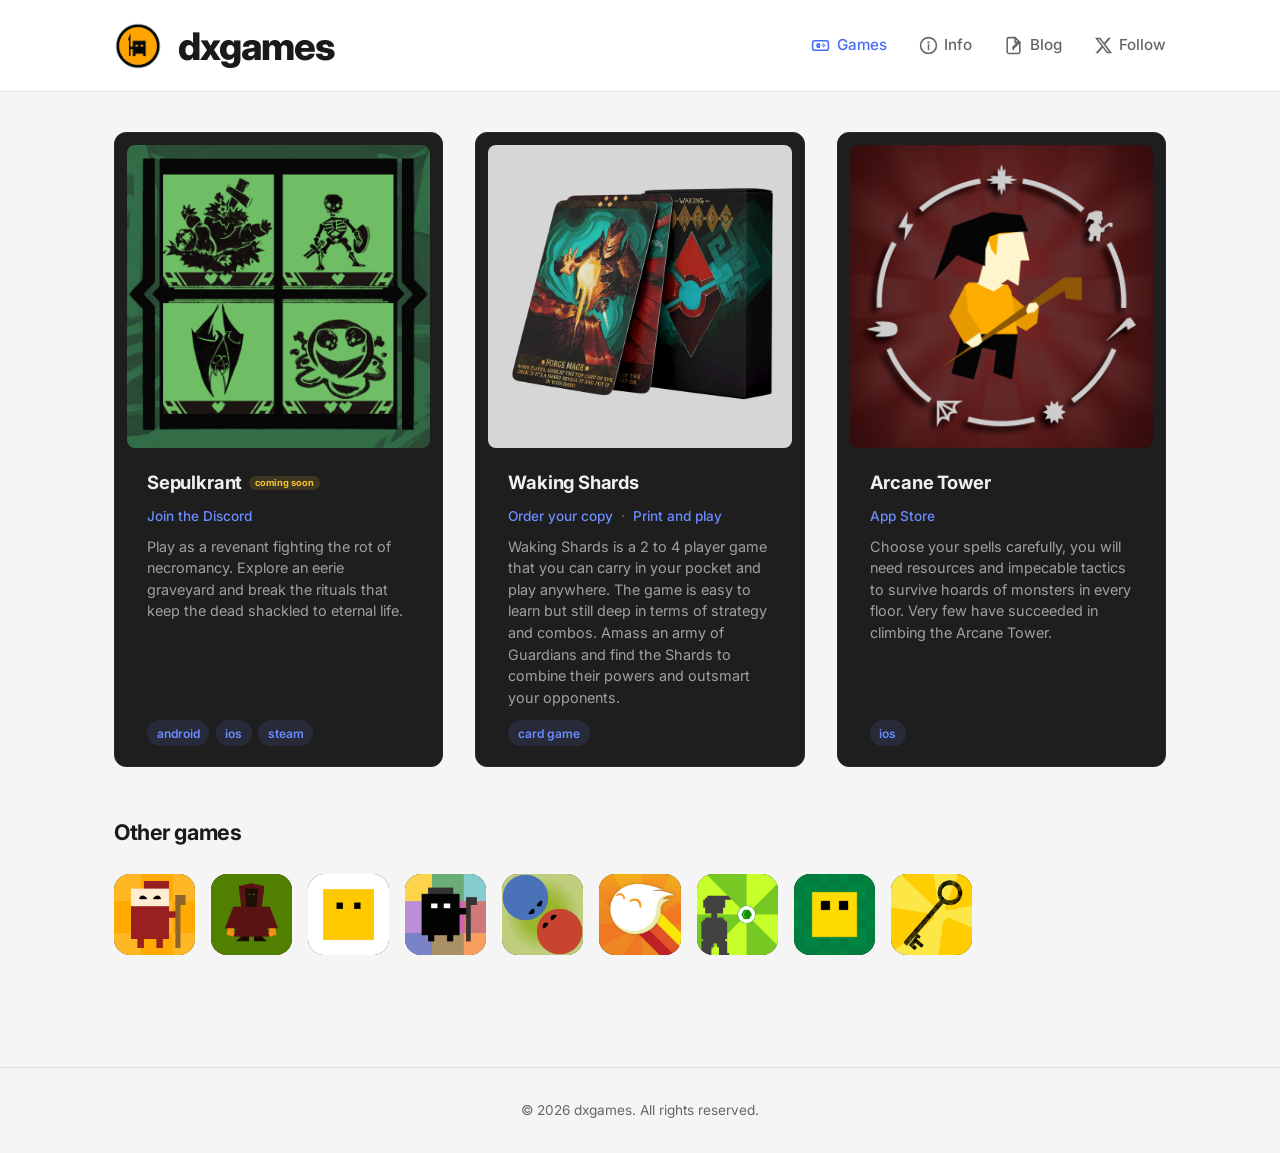
==== index.html @ 3ed19d47 "Use local desktop downloads" ====
<!DOCTYPE html>
<html lang="en">
<head>
  <meta charset="UTF-8">
  <meta name="viewport" content="width=device-width, initial-scale=1.0">
  <title>dxgames - Small Games by Diego</title>
  <meta name="description" content="Small digital and tabletop games by Diego, including Sepulkrant, Waking Shards, Arcane Tower, roguelikes, puzzle games, and strategy experiments.">
  <link rel="canonical" href="https://dxgames.eu/">
  <meta property="og:type" content="website">
  <meta property="og:site_name" content="dxgames">
  <meta property="og:title" content="dxgames - Small Games by Diego">
  <meta property="og:description" content="Small digital and tabletop games by Diego, including Sepulkrant, Waking Shards, Arcane Tower, roguelikes, puzzle games, and strategy experiments.">
  <meta property="og:url" content="https://dxgames.eu/">
  <meta property="og:image" content="https://dxgames.eu/images/guardian.png">
  <meta property="og:image:width" content="433">
  <meta property="og:image:height" content="433">
  <meta property="og:image:type" content="image/png">
  <meta property="og:image:alt" content="dxgames guardian character">
  <meta name="twitter:card" content="summary">
  <meta name="twitter:title" content="dxgames - Small Games by Diego">
  <meta name="twitter:description" content="Small digital and tabletop games by Diego, including Sepulkrant, Waking Shards, Arcane Tower, roguelikes, puzzle games, and strategy experiments.">
  <meta name="twitter:image" content="https://dxgames.eu/images/guardian.png">
  <meta name="twitter:image:alt" content="dxgames guardian character">
  <script type="application/ld+json">
    {
      "@context": "https://schema.org",
      "@graph": [
        {
          "@type": "WebSite",
          "@id": "https://dxgames.eu/#website",
          "name": "dxgames",
          "url": "https://dxgames.eu/",
          "description": "Small digital and tabletop games by Diego."
        },
        {
          "@type": "Person",
          "@id": "https://dxgames.eu/profile.html#diego",
          "name": "Diego",
          "url": "https://dxgames.eu/profile.html",
          "sameAs": [
            "https://medium.com/@diego_cath",
            "https://x.com/diego_cath"
          ]
        }
      ]
    }
  </script>
  <link rel="preconnect" href="https://fonts.googleapis.com">
  <link rel="preconnect" href="https://fonts.gstatic.com" crossorigin>
  <link href="https://fonts.googleapis.com/css2?family=Inter:wght@400;500;600;700;800&display=swap" rel="stylesheet">
  <link rel="icon" href="/favicon.ico" sizes="any">
  <link rel="icon" type="image/png" sizes="32x32" href="/favicon-32x32.png">
  <link rel="icon" type="image/png" sizes="16x16" href="/favicon-16x16.png">
  <link rel="apple-touch-icon" href="/apple-touch-icon.png">
  <link rel="apple-touch-icon" sizes="180x180" href="/apple-touch-icon-180x180.png">
  <link rel="manifest" href="/site.webmanifest">
  <meta name="theme-color" media="(prefers-color-scheme: light)" content="#f5f5f5">
  <meta name="theme-color" media="(prefers-color-scheme: dark)" content="#121212">
  <link rel="stylesheet" href="css/style.css">
</head>
<body>

  <header class="site-header">
    <nav class="nav-container">
      <a href="index.html" class="nav-logo">
        <img src="images/logo.png" alt="">
        <span class="nav-brand">dxgames</span>
      </a>
      <button class="nav-toggle" aria-label="Toggle navigation">
        <span></span>
        <span></span>
        <span></span>
      </button>
      <ul class="nav-links">
        <li><a href="index.html" class="active">
          <svg class="nav-icon" viewBox="0 0 24 24"><rect x="2" y="6" width="20" height="12" rx="3"/><circle cx="8" cy="12" r="1.5" fill="currentColor" stroke="none"/><circle cx="16" cy="10.5" r="1" fill="currentColor" stroke="none"/><circle cx="16" cy="13.5" r="1" fill="currentColor" stroke="none"/><circle cx="14.5" cy="12" r="1" fill="currentColor" stroke="none"/><circle cx="17.5" cy="12" r="1" fill="currentColor" stroke="none"/><line x1="10.5" y1="10" x2="10.5" y2="14"/><line x1="10.5" y1="10" x2="8" y2="10"/><line x1="10.5" y1="14" x2="8" y2="14"/></svg>
          Games
        </a></li>
        <li><a href="profile.html">
          <svg class="nav-icon" viewBox="0 0 24 24"><circle cx="12" cy="12" r="10"/><line x1="12" y1="11" x2="12" y2="17"/><circle cx="12" cy="8" r="0.5" fill="currentColor"/></svg>
          Info
        </a></li>
        <li><a href="https://medium.com/@diego_cath" target="_blank" rel="noopener">
          <svg class="nav-icon" viewBox="0 0 24 24"><path d="M14 2H6a2 2 0 0 0-2 2v16a2 2 0 0 0 2 2h12a2 2 0 0 0 2-2V8z"/><polyline points="14 2 14 8 20 8"/><path d="M16 13l-4 4-2-2" stroke-width="0" fill="none"/><path d="M9.5 21.5l-1.5-5 12-12 2 2-12 12z" transform="scale(0.55) translate(12,10)" stroke-width="3"/></svg>
          Blog
        </a></li>
        <li><a href="https://x.com/diego_cath" target="_blank" rel="noopener">
          <svg class="nav-icon icon-fill" viewBox="0 0 24 24"><path d="M18.244 2.25h3.308l-7.227 8.26 8.502 11.24H16.17l-5.214-6.817L4.99 21.75H1.68l7.73-8.835L1.254 2.25H8.08l4.713 6.231zm-1.161 17.52h1.833L7.084 4.126H5.117z"/></svg>
          Follow
        </a></li>
      </ul>
    </nav>
  </header>

  <main class="main-content">
    <!-- Featured Games -->
    <section>
      <div class="game-grid">

        <!-- Sepulkrant -->
        <article class="game-card">
          <a href="https://discord.gg/z9c43qEC9e" target="_blank" rel="noopener">
            <img class="game-card-image" src="images/Sepulkrant.png" alt="Sepulkrant">
          </a>
          <div class="game-card-body">
            <h3 class="game-card-title">Sepulkrant <span class="game-card-title-label">coming soon</span></h3>
            <div class="game-card-links">
              <a href="https://discord.gg/z9c43qEC9e" target="_blank" rel="noopener">Join the Discord</a>
            </div>
            <p class="game-card-description">Play as a revenant fighting the rot of necromancy. Explore an eerie graveyard and break the rituals that keep the dead shackled to eternal life.</p>
            <div class="game-card-platforms">
              <span class="platform-tag">Android</span>
              <span class="platform-tag">iOS</span>
              <span class="platform-tag">Steam</span>
            </div>
          </div>
        </article>

        <!-- Waking Shards -->
        <article class="game-card">
          <a href="https://www.kickstarter.com/projects/rudokstavern/shards?ref=dxgames" target="_blank" rel="noopener">
            <img class="game-card-image" src="images/img_shards.png" alt="Waking Shards">
          </a>
          <div class="game-card-body">
            <h3 class="game-card-title">Waking Shards</h3>
            <div class="game-card-links">
              <a href="https://www.kickstarter.com/projects/rudokstavern/shards?ref=dxgames" target="_blank" rel="noopener">Order your copy</a>
              <span class="separator">·</span>
              <a href="files/WS-PrintAndPlay.pdf" target="_blank" rel="noopener">Print and play</a>
            </div>
            <p class="game-card-description">Waking Shards is a 2 to 4 player game that you can carry in your pocket and play anywhere. The game is easy to learn but still deep in terms of strategy and combos. Amass an army of Guardians and find the Shards to combine their powers and outsmart your opponents.</p>
            <div class="game-card-platforms">
              <span class="platform-tag">card game</span>
            </div>
          </div>
        </article>

        <!-- Arcane Tower -->
        <article class="game-card">
          <a href="https://itunes.apple.com/app/id953806566" target="_blank" rel="noopener">
            <img class="game-card-image" src="images/img_tower.png" alt="Arcane Tower">
          </a>
          <div class="game-card-body">
            <h3 class="game-card-title">Arcane Tower</h3>
            <div class="game-card-links">
              <a href="https://itunes.apple.com/app/id953806566" target="_blank" rel="noopener">App Store</a>
            </div>
            <p class="game-card-description">Choose your spells carefully, you will need resources and impecable tactics to survive hoards of monsters in every floor. Very few have succeeded in climbing the Arcane Tower.</p>
            <div class="game-card-platforms">
              <span class="platform-tag">iOS</span>
            </div>
          </div>
        </article>

      </div>
    </section>

    <!-- Other Games -->
    <section>
      <h2 class="section-title">Other games</h2>
      <div class="icon-grid">
        <button class="icon-square" data-game="amber-halls" data-tooltip="Amber Halls" aria-label="Amber Halls"><img src="images/icon_amber.png" alt="Amber Halls"></button>
        <button class="icon-square" data-game="marsh-adventure" data-tooltip="Marsh Adventure" aria-label="Marsh Adventure"><img src="images/icon_marsh.png" alt="Marsh Adventure"></button>
        <button class="icon-square" data-game="square-siege" data-tooltip="Square Siege" aria-label="Square Siege"><img src="images/icon_squares.png" alt="Square Siege"></button>
        <button class="icon-square" data-game="power-grounds" data-tooltip="Power Grounds" aria-label="Power Grounds"><img src="images/icon_power.png" alt="Power Grounds"></button>
        <button class="icon-square" data-game="totem-clash" data-tooltip="Totem Clash" aria-label="Totem Clash"><img src="images/icon_totem.png" alt="Totem Clash"></button>
        <button class="icon-square" data-game="the-honeycomb" data-tooltip="The Honeycomb" aria-label="The Honeycomb"><img src="images/icon_honey.png" alt="The Honeycomb"></button>
        <button class="icon-square" data-game="new-journey" data-tooltip="New Journey" aria-label="New Journey"><img src="images/icon_nj.png" alt="New Journey"></button>
        <button class="icon-square" data-game="telekin" data-tooltip="Telekin" aria-label="Telekin"><img src="images/icon_telekin.png" alt="Telekin"></button>
        <button class="icon-square" data-game="amarillan-room" data-tooltip="Amarillan Room" aria-label="Amarillan Room"><img src="images/icon_amarillan.png" alt="Amarillan Room"></button>
      </div>
    </section>

  </main>

  <!-- Game Modals -->

  <div class="game-modal" data-game="marsh-adventure">
    <div class="game-modal-backdrop"></div>
    <article class="game-card">
      <img class="game-card-image" src="images/img_swamps.png" alt="Marsh Adventure">
      <div class="game-card-body">
        <h3 class="game-card-title">Marsh Adventure</h3>
        <div class="game-card-links">
          <a href="files/MarshAdventure.zip">download</a>
        </div>
        <p class="game-card-description">My entry for the 2016 7DRL challenge. It's a 3x3 roguelike where you play as a shapeshifting druid. Choose your items wisely, for they will decide your fate.</p>
        <div class="game-card-platforms">
          <span class="platform-tag">desktop</span>
        </div>
      </div>
    </article>
  </div>

  <div class="game-modal" data-game="square-siege">
    <div class="game-modal-backdrop"></div>
    <article class="game-card">
      <a href="https://itunes.apple.com/us/app/square-siege/id888957607?ls=1&amp;mt=8" target="_blank" rel="noopener">
        <img class="game-card-image" src="images/img_squares.png" alt="Square Siege">
      </a>
      <div class="game-card-body">
        <h3 class="game-card-title">Square Siege</h3>
        <div class="game-card-links">
          <a href="https://itunes.apple.com/us/app/square-siege/id888957607?ls=1&amp;mt=8" target="_blank" rel="noopener">App Store</a>
        </div>
        <p class="game-card-description">This is a small side project that turned out to be a fun and challenging game. Crush squares against walls to get points. Getting a high score requires a lot of skill and good timing.</p>
        <div class="game-card-platforms">
          <span class="platform-tag">iOS</span>
        </div>
      </div>
    </article>
  </div>

  <div class="game-modal" data-game="power-grounds">
    <div class="game-modal-backdrop"></div>
    <article class="game-card">
      <a href="https://itunes.apple.com/us/app/power-grounds/id842201143?ls=1&amp;mt=8" target="_blank" rel="noopener">
        <img class="game-card-image" src="images/img_grounds.png" alt="Power Grounds">
      </a>
      <div class="game-card-body">
        <h3 class="game-card-title">Power Grounds</h3>
        <div class="game-card-links">
          <a href="https://itunes.apple.com/us/app/power-grounds/id842201143?ls=1&amp;mt=8" target="_blank" rel="noopener">iOS version</a>
          <span class="separator">·</span>
          <a href="files/PowerGrounds.zip">7 day version (desktop)</a>
        </div>
        <p class="game-card-description">Made for the 7DRL. Gather different powers to fight your enemies. Will you choose offensive or defensive abilities? The goal of the game is to escape alive, but brutal enemies will make the task very challenging.</p>
        <div class="game-card-platforms">
          <span class="platform-tag">iOS</span>
          <span class="platform-tag">desktop</span>
        </div>
      </div>
    </article>
  </div>

  <div class="game-modal" data-game="totem-clash">
    <div class="game-modal-backdrop"></div>
    <article class="game-card">
      <a href="https://itunes.apple.com/us/app/totem-clash/id698009166?ls=1&amp;mt=8" target="_blank" rel="noopener">
        <img class="game-card-image" src="images/img_totem.png" alt="Totem Clash">
      </a>
      <div class="game-card-body">
        <h3 class="game-card-title">Totem Clash</h3>
        <div class="game-card-links">
          <a href="https://itunes.apple.com/us/app/totem-clash/id698009166?ls=1&amp;mt=8" target="_blank" rel="noopener">App Store</a>
        </div>
        <p class="game-card-description">A 2-player turn-based strategy game. Defend and attack. Positioning is the key. Collect items for some unexpected victories.</p>
        <div class="game-card-platforms">
          <span class="platform-tag">iOS</span>
        </div>
      </div>
    </article>
  </div>

  <div class="game-modal" data-game="the-honeycomb">
    <div class="game-modal-backdrop"></div>
    <article class="game-card">
      <a href="https://itunes.apple.com/us/app/the-honeycomb/id582839495?ls=1&amp;mt=8" target="_blank" rel="noopener">
        <img class="game-card-image" src="images/img_honey.png" alt="The Honeycomb">
      </a>
      <div class="game-card-body">
        <h3 class="game-card-title">The Honeycomb</h3>
        <div class="game-card-links">
          <a href="https://itunes.apple.com/us/app/the-honeycomb/id582839495?ls=1&amp;mt=8" target="_blank" rel="noopener">App Store</a>
          <span class="separator">·</span>
          <a href="http://www.youtube.com/watch?v=yrUw-YAsUos" target="_blank" rel="noopener">Watch the trailer</a>
        </div>
        <p class="game-card-description">Puzzles and adventure. Cool power-ups. Amazing art and music. Includes a level creator. Share your levels with the rest of the world!</p>
        <div class="game-card-platforms">
          <span class="platform-tag">iOS</span>
        </div>
      </div>
    </article>
  </div>

  <div class="game-modal" data-game="new-journey">
    <div class="game-modal-backdrop"></div>
    <article class="game-card">
      <a href="https://itunes.apple.com/us/app/new-journey/id636341145?ls=1&amp;mt=8" target="_blank" rel="noopener">
        <img class="game-card-image" src="images/img_nj.png" alt="New Journey">
      </a>
      <div class="game-card-body">
        <h3 class="game-card-title">New Journey</h3>
        <div class="game-card-links">
          <a href="https://itunes.apple.com/us/app/new-journey/id636341145?ls=1&amp;mt=8" target="_blank" rel="noopener">App Store</a>
          <span class="separator">·</span>
          <a href="http://www.youtube.com/watch?v=5DKmYH4x9FQ" target="_blank" rel="noopener">Watch the trailer</a>
        </div>
        <p class="game-card-description">I don't know what the multiverse is like, but I'm sure it must be mind-blowing.</p>
        <div class="game-card-platforms">
          <span class="platform-tag">iOS</span>
        </div>
      </div>
    </article>
  </div>

  <div class="game-modal" data-game="telekin">
    <div class="game-modal-backdrop"></div>
    <article class="game-card">
      <a href="TELEKIN.html" target="_blank" rel="noopener">
        <img class="game-card-image" src="images/img_tele.png" alt="Telekin">
      </a>
      <div class="game-card-body">
        <h3 class="game-card-title">Telekin</h3>
        <div class="game-card-links">
          <a href="TELEKIN.html" target="_blank" rel="noopener">Play Online</a>
        </div>
        <p class="game-card-description">Free puzzle game made with PuzzleScript. Pushing blocks with magic is always challenging.</p>
        <div class="game-card-platforms">
          <span class="platform-tag">browser</span>
        </div>
      </div>
    </article>
  </div>

  <div class="game-modal" data-game="amarillan-room">
    <div class="game-modal-backdrop"></div>
    <article class="game-card">
      <a href="https://itunes.apple.com/us/app/amarillan-room/id570089922?ls=1&amp;mt=8" target="_blank" rel="noopener">
        <img class="game-card-image" src="images/img_amarillan.png" alt="Amarillan Room">
      </a>
      <div class="game-card-body">
        <h3 class="game-card-title">Amarillan Room</h3>
        <div class="game-card-links">
          <a href="https://itunes.apple.com/us/app/amarillan-room/id570089922?ls=1&amp;mt=8" target="_blank" rel="noopener">App Store</a>
          <span class="separator">·</span>
          <a href="http://www.youtube.com/watch?v=jkx2wYs56Tw" target="_blank" rel="noopener">Watch the trailer</a>
        </div>
        <p class="game-card-description">You are trapped in a yellow room. Find items, think, escape.</p>
        <div class="game-card-platforms">
          <span class="platform-tag">iOS</span>
        </div>
      </div>
    </article>
  </div>

  <div class="game-modal" data-game="amber-halls">
    <div class="game-modal-backdrop"></div>
    <article class="game-card">
      <a href="https://itunes.apple.com/us/app/amber-halls/id797709886?ls=1&amp;mt=8" target="_blank" rel="noopener">
        <img class="game-card-image" src="images/img_amber.png" alt="Amber Halls">
      </a>
      <div class="game-card-body">
        <h3 class="game-card-title">Amber Halls</h3>
        <div class="game-card-links">
          <a href="https://itunes.apple.com/us/app/amber-halls/id797709886?ls=1&amp;mt=8" target="_blank" rel="noopener">App Store</a>
        </div>
        <p class="game-card-description">A very tiny and colorful roguelike. Use powerful items to outsmart your enemies. Will you be able to escape alive?</p>
        <div class="game-card-platforms">
          <span class="platform-tag">iOS</span>
        </div>
      </div>
    </article>
  </div>

  <footer class="site-footer">
    &copy; 2026 dxgames. All rights reserved.
  </footer>

  <!-- Cloudflare Web Analytics -->
  <script defer src="https://static.cloudflareinsights.com/beacon.min.js" data-cf-beacon='{"token": "7f7e11cd77b94e8db7ebc3b7558db9a2"}'></script>
  <!-- End Cloudflare Web Analytics -->
  <script src="js/main.js"></script>
</body>
</html>
---- css/style.css ----
/* ── Reset & Base ──────────────────────────────────────────── */

*,
*::before,
*::after {
  margin: 0;
  padding: 0;
  box-sizing: border-box;
}

:root {
  --color-bg: #f5f5f5;
  --color-surface: #ffffff;
  --color-text: #1a1a1a;
  --color-text-muted: #666666;
  --color-accent: #4a6cf7;
  --color-accent-hover: #3b5de7;
  --color-border: #e0e0e0;

  --card-bg: #1e1e1e;
  --card-border: #2a2a2a;
  --card-title: #f0f0f0;
  --card-description: #a0a0a0;
  --card-link: #6b8cff;
  --card-link-hover: #93aeff;
  --card-separator: #777;
  --card-tag-color: #6b8cff;
  --card-tag-bg: rgba(107, 140, 255, 0.12);
  --card-shadow: rgba(0, 0, 0, 0.3);

  --font-sans: "Inter", -apple-system, BlinkMacSystemFont, "Segoe UI", Roboto,
    sans-serif;
  --max-width: 1100px;

  /* 0 = top (expanded), 1 = scrolled (compact); set by JS */
  --nav-progress: 0;
  /* 92px expanded, 60px compact; multiplication form parses reliably */
  --nav-height: calc(92px - var(--nav-progress) * 32px);
}

/* Dark mode: dark page + elevated dark cards (common app / Material-style pattern) */
@media (prefers-color-scheme: dark) {
  :root {
    --color-bg: #121212;
    --color-surface: #1e1e1e;
    --color-text: #e8e8e8;
    --color-text-muted: #a3a3a3;
    --color-accent: #8ab4ff;
    --color-accent-hover: #aecbfa;
    --color-border: #333333;

    /* Slightly lighter than surface so cards read as elevated */
    --card-bg: #252525;
    --card-border: #3a3a3a;
    --card-title: #ececec;
    --card-description: #a8a8a8;
    --card-link: #8ab4ff;
    --card-link-hover: #aecbfa;
    --card-separator: #737373;
    --card-tag-color: #8ab4ff;
    --card-tag-bg: rgba(138, 180, 255, 0.12);
    --card-shadow: rgba(0, 0, 0, 0.45);
  }
}

html {
  font-size: 16px;
  scroll-behavior: smooth;
}

body {
  font-family: var(--font-sans);
  background: var(--color-bg);
  color: var(--color-text);
  line-height: 1.6;
  min-height: 100vh;
}

a {
  color: var(--color-accent);
  text-decoration: none;
}

a:hover {
  color: var(--color-accent-hover);
  text-decoration: underline;
}

img {
  display: block;
  max-width: 100%;
}

/* ── Navigation ───────────────────────────────────────────── */

.site-header {
  position: sticky;
  top: 0;
  z-index: 100;
  background: var(--color-surface);
  border-bottom: 1px solid var(--color-border);
  height: var(--nav-height);
}

.nav-container {
  max-width: var(--max-width);
  margin: 0 auto;
  padding: 0 1.5rem;
  display: flex;
  align-items: center;
  justify-content: space-between;
  height: 100%;
}

.nav-logo:link,
.nav-logo:visited,
.nav-logo:hover,
.nav-logo:active {
  color: var(--color-text);
  text-decoration: none;
}

.nav-logo {
  display: flex;
  align-items: center;
  gap: 1rem;
  color: var(--color-text);
  text-decoration: none;
}

.nav-logo img {
  height: calc(48px - var(--nav-progress) * 12px);
  width: auto;
  flex-shrink: 0;
}

.nav-brand {
  font-size: calc(2.375rem - var(--nav-progress) * 1.125rem);
  font-weight: 800;
  letter-spacing: -0.03em;
  line-height: 1;
  color: inherit;
  white-space: nowrap;
}

.nav-links {
  display: flex;
  gap: 2rem;
  list-style: none;
}

.nav-links a {
  color: var(--color-text-muted);
  font-size: calc(0.95rem - var(--nav-progress) * 0.075rem);
  font-weight: 500;
  transition: color 0.2s;
  display: flex;
  align-items: center;
  gap: 0.4rem;
}

.nav-icon {
  width: calc(19px - var(--nav-progress) * 2px);
  height: calc(19px - var(--nav-progress) * 2px);
  flex-shrink: 0;
  fill: none;
  stroke: currentColor;
  stroke-width: 2;
  stroke-linecap: round;
  stroke-linejoin: round;
}

.nav-icon.icon-fill {
  fill: currentColor;
  stroke: none;
}

.nav-links a:hover {
  color: var(--color-accent);
  text-decoration: none;
}

.nav-links a.active {
  color: var(--color-accent);
}

.nav-toggle {
  display: none;
  background: none;
  border: none;
  cursor: pointer;
  padding: 0.25rem;
}

.nav-toggle span {
  display: block;
  width: 24px;
  height: 2px;
  background: var(--color-text);
  margin: 5px 0;
  transition: transform 0.3s, opacity 0.3s;
}

/* Hamburger animation */
.nav-toggle.open span:nth-child(1) {
  transform: translateY(7px) rotate(45deg);
}

.nav-toggle.open span:nth-child(2) {
  opacity: 0;
}

.nav-toggle.open span:nth-child(3) {
  transform: translateY(-7px) rotate(-45deg);
}

/* ── Main Content ─────────────────────────────────────────── */

.main-content {
  max-width: var(--max-width);
  margin: 0 auto;
  padding: 2.5rem 1.5rem 4rem;
}

.page-title {
  font-size: 1.75rem;
  font-weight: 700;
  margin-bottom: 2rem;
  letter-spacing: -0.02em;
}

/* ── Game Card Grid ───────────────────────────────────────── */

.game-grid {
  display: grid;
  grid-template-columns: repeat(3, 1fr);
  gap: 2rem;
}

.game-card {
  background: var(--card-bg);
  border: 1px solid var(--card-border);
  border-radius: 12px;
  overflow: hidden;
  display: flex;
  flex-direction: column;
  padding: 0.75rem 0.75rem 0;
  transition: box-shadow 0.2s, transform 0.2s;
}

.game-card:hover {
  box-shadow: 0 8px 24px var(--card-shadow);
  transform: translateY(-2px);
}

.game-card-image {
  width: 100%;
  aspect-ratio: 1 / 1;
  object-fit: cover;
  border-radius: 8px;
}

.game-card-body {
  padding: 1.25rem;
  display: flex;
  flex-direction: column;
  gap: 0.5rem;
  flex: 1;
}

.game-card-title {
  font-size: 1.15rem;
  font-weight: 700;
  letter-spacing: -0.01em;
  color: var(--card-title);
  display: flex;
  align-items: center;
  flex-wrap: wrap;
  gap: 0.45rem;
}

.game-card-title-label {
  display: inline-flex;
  align-items: center;
  color: #f4c430;
  background: rgba(244, 196, 48, 0.14);
  border-radius: 999px;
  padding: 0.1rem 0.35rem;
  font-size: 0.58rem;
  font-weight: 700;
  line-height: 1.2;
  text-transform: lowercase;
  letter-spacing: 0;
}

.game-card-links {
  display: flex;
  flex-wrap: wrap;
  gap: 0.5rem;
}

.game-card-links a {
  font-size: 0.85rem;
  font-weight: 500;
  color: var(--card-link);
}

.game-card-links a:hover {
  color: var(--card-link-hover);
}

.game-card-links .separator {
  color: var(--card-separator);
  font-size: 0.85rem;
}

.game-card-description {
  font-size: 0.9rem;
  color: var(--card-description);
  line-height: 1.5;
  flex: 1;
}

.game-card-platforms {
  display: flex;
  flex-wrap: wrap;
  gap: 0.4rem;
  margin-top: 0.25rem;
}

.platform-tag {
  font-size: 0.75rem;
  font-weight: 600;
  color: var(--card-tag-color);
  background: var(--card-tag-bg);
  padding: 0.2rem 0.6rem;
  border-radius: 999px;
  text-transform: lowercase;
}

/* ── Section Title ────────────────────────────────────────── */

.section-title {
  font-size: 1.35rem;
  font-weight: 700;
  letter-spacing: -0.02em;
  color: var(--color-text);
  margin-top: 3rem;
  margin-bottom: 1.5rem;
}

/* ── Icon Grid (Other Games) ─────────────────────────────── */

.icon-grid {
  display: grid;
  grid-template-columns: repeat(auto-fill, minmax(80px, 1fr));
  gap: 1rem;
}

.icon-square {
  aspect-ratio: 1 / 1;
  background: var(--card-bg);
  border: none;
  border-radius: 16px;
  cursor: pointer;
  transition: box-shadow 0.2s, transform 0.2s;
}

.icon-square:hover {
  box-shadow: 0 4px 16px var(--card-shadow);
  transform: translateY(-2px);
}

.icon-square:active {
  transform: translateY(0);
}

.icon-square img {
  width: 100%;
  height: 100%;
  object-fit: cover;
  border-radius: inherit;
}

/* ── Icon Tooltip (PC only) ──────────────────────────────── */

@media (hover: hover) {
  .icon-square {
    position: relative;
  }

  .icon-square::after {
    content: attr(data-tooltip);
    position: absolute;
    bottom: calc(100% + 8px);
    left: 50%;
    transform: translateX(-50%) translateY(-4px);
    padding: 6px 14px;
    border-radius: 10px;
    background: rgba(20, 20, 20, 0.85);
    backdrop-filter: blur(12px);
    -webkit-backdrop-filter: blur(12px);
    color: #f0f0f0;
    font-size: 0.8rem;
    font-weight: 500;
    letter-spacing: 0.01em;
    white-space: nowrap;
    pointer-events: none;
    opacity: 0;
    transition: opacity 0.2s ease, transform 0.2s ease;
    z-index: 10;
    box-shadow: 0 4px 14px rgba(0, 0, 0, 0.35);
  }

  .icon-square:hover::after {
    opacity: 1;
    transform: translateX(-50%) translateY(0);
  }
}

/* ── Game Modal ───────────────────────────────────────────── */

.game-modal {
  display: none;
  position: fixed;
  inset: 0;
  z-index: 200;
  align-items: center;
  justify-content: center;
}

.game-modal.active {
  display: flex;
}

.game-modal-backdrop {
  position: absolute;
  inset: 0;
  background: rgba(0, 0, 0, 0.7);
}

.game-modal .game-card {
  position: relative;
  z-index: 1;
  max-width: 400px;
  width: 90%;
  max-height: 90vh;
  overflow-y: auto;
  animation: modal-pop 0.2s ease-out;
}

.game-modal .game-card:hover {
  transform: none;
}

@keyframes modal-pop {
  from {
    opacity: 0;
    transform: scale(0.95);
  }
  to {
    opacity: 1;
    transform: scale(1);
  }
}

/* ── Profile Page ─────────────────────────────────────────── */

.profile-section {
  display: flex;
  flex-direction: column;
  align-items: center;
  text-align: center;
  max-width: 560px;
  margin: 2rem auto 0;
}

.profile-photo {
  width: 180px;
  height: 180px;
  border-radius: 50%;
  object-fit: cover;
  border: 4px solid var(--color-border);
  margin-bottom: 1.5rem;
}

.profile-name {
  font-size: 1.75rem;
  font-weight: 700;
  margin-bottom: 0.75rem;
  letter-spacing: -0.02em;
}

.profile-bio {
  font-size: 1rem;
  color: var(--color-text-muted);
  line-height: 1.7;
}

/* ── Footer ───────────────────────────────────────────────── */

.site-footer {
  text-align: center;
  padding: 2rem 1.5rem;
  font-size: 0.85rem;
  color: var(--color-text-muted);
  border-top: 1px solid var(--color-border);
  margin-top: 3rem;
}

/* ── Responsive: Tablet ───────────────────────────────────── */

@media (max-width: 899px) {
  .game-grid {
    grid-template-columns: repeat(2, 1fr);
  }
}

/* ── Responsive: Mobile ───────────────────────────────────── */

@media (max-width: 599px) {
  :root {
    --nav-height: calc(76px - var(--nav-progress) * 16px);
  }

  .nav-brand {
    font-size: calc(1.625rem - var(--nav-progress) * 0.5rem);
  }

  .nav-logo {
    gap: 0.75rem;
    min-width: 0;
  }

  .nav-logo img {
    height: calc(42px - var(--nav-progress) * 6px);
  }

  .game-grid {
    grid-template-columns: 1fr;
  }

  .nav-toggle {
    display: block;
  }

  .nav-links {
    display: none;
    position: absolute;
    top: var(--nav-height);
    left: 0;
    right: 0;
    flex-direction: column;
    background: var(--color-surface);
    border-bottom: 1px solid var(--color-border);
    padding: 1rem 1.5rem;
    gap: 1rem;
    box-shadow: 0 4px 12px rgba(0, 0, 0, 0.06);
  }

  .nav-links.open {
    display: flex;
  }

  .page-title {
    font-size: 1.4rem;
  }
}
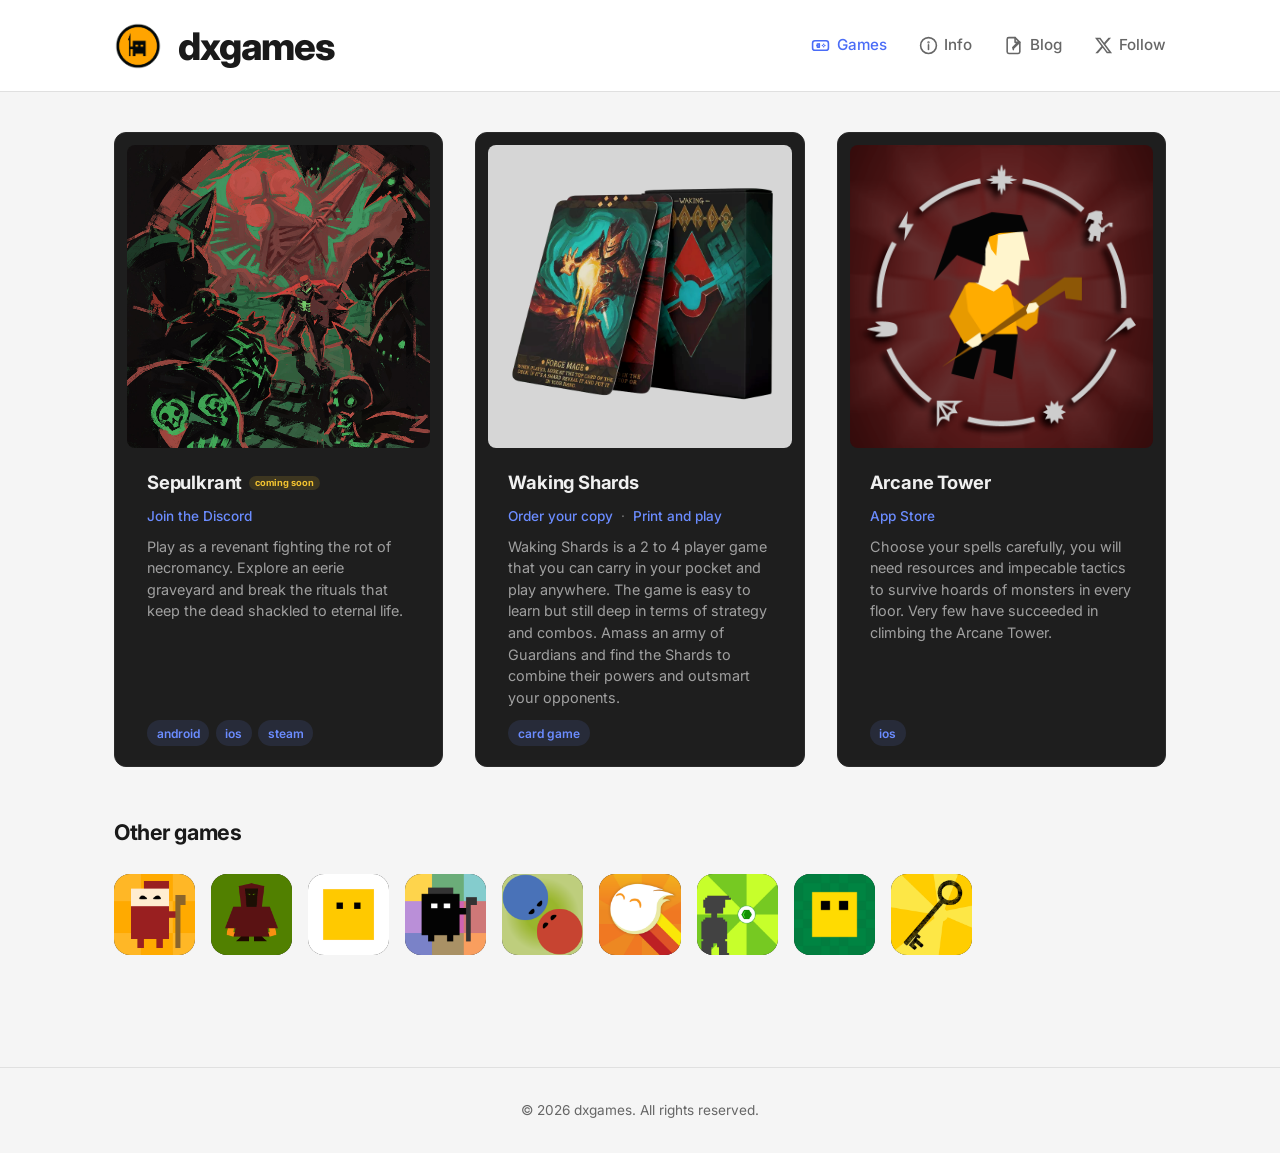
==== commit 2ea3fd60: "Use new Sepulkrant card art" ====
--- a/index.html
+++ b/index.html
@@ -100,7 +100,7 @@
         <!-- Sepulkrant -->
         <article class="game-card">
           <a href="https://discord.gg/z9c43qEC9e" target="_blank" rel="noopener">
-            <img class="game-card-image" src="images/Sepulkrant.png" alt="Sepulkrant">
+            <img class="game-card-image" src="images/Sepulkrant.jpg" alt="Sepulkrant">
           </a>
           <div class="game-card-body">
             <h3 class="game-card-title">Sepulkrant <span class="game-card-title-label">coming soon</span></h3>
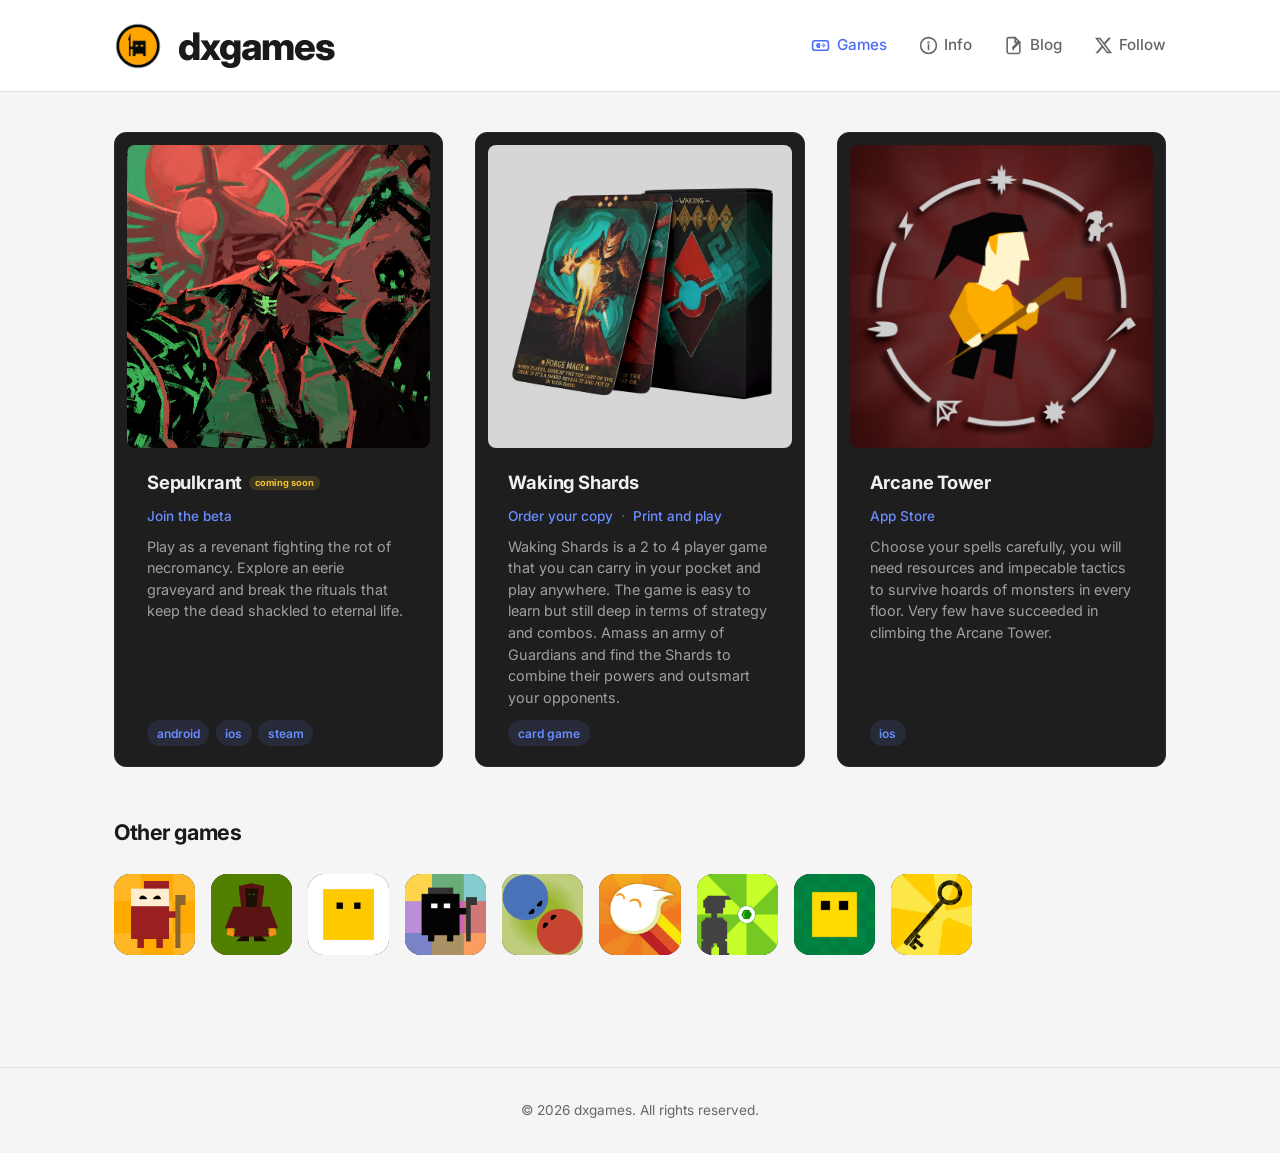
==== commit 8a4dc0fe: "Update Sepulkrant card artwork" ====
--- a/index.html
+++ b/index.html
@@ -5,13 +5,13 @@
   <meta name="viewport" content="width=device-width, initial-scale=1.0">
   <title>dxgames - Small Games by Diego</title>
   <meta name="description" content="Small digital and tabletop games by Diego, including Sepulkrant, Waking Shards, Arcane Tower, roguelikes, puzzle games, and strategy experiments.">
-  <link rel="canonical" href="https://dxgames.eu/">
+  <link rel="canonical" href="https://dxgames.cl/">
   <meta property="og:type" content="website">
   <meta property="og:site_name" content="dxgames">
   <meta property="og:title" content="dxgames - Small Games by Diego">
   <meta property="og:description" content="Small digital and tabletop games by Diego, including Sepulkrant, Waking Shards, Arcane Tower, roguelikes, puzzle games, and strategy experiments.">
-  <meta property="og:url" content="https://dxgames.eu/">
-  <meta property="og:image" content="https://dxgames.eu/images/guardian.png">
+  <meta property="og:url" content="https://dxgames.cl/">
+  <meta property="og:image" content="https://dxgames.cl/images/guardian.png">
   <meta property="og:image:width" content="433">
   <meta property="og:image:height" content="433">
   <meta property="og:image:type" content="image/png">
@@ -19,7 +19,7 @@
   <meta name="twitter:card" content="summary">
   <meta name="twitter:title" content="dxgames - Small Games by Diego">
   <meta name="twitter:description" content="Small digital and tabletop games by Diego, including Sepulkrant, Waking Shards, Arcane Tower, roguelikes, puzzle games, and strategy experiments.">
-  <meta name="twitter:image" content="https://dxgames.eu/images/guardian.png">
+  <meta name="twitter:image" content="https://dxgames.cl/images/guardian.png">
   <meta name="twitter:image:alt" content="dxgames guardian character">
   <script type="application/ld+json">
     {
@@ -27,16 +27,16 @@
       "@graph": [
         {
           "@type": "WebSite",
-          "@id": "https://dxgames.eu/#website",
+          "@id": "https://dxgames.cl/#website",
           "name": "dxgames",
-          "url": "https://dxgames.eu/",
+          "url": "https://dxgames.cl/",
           "description": "Small digital and tabletop games by Diego."
         },
         {
           "@type": "Person",
-          "@id": "https://dxgames.eu/profile.html#diego",
+          "@id": "https://dxgames.cl/profile.html#diego",
           "name": "Diego",
-          "url": "https://dxgames.eu/profile.html",
+          "url": "https://dxgames.cl/profile.html",
           "sameAs": [
             "https://medium.com/@diego_cath",
             "https://x.com/diego_cath"
@@ -100,12 +100,12 @@
         <!-- Sepulkrant -->
         <article class="game-card">
           <a href="https://discord.gg/z9c43qEC9e" target="_blank" rel="noopener">
-            <img class="game-card-image" src="images/Sepulkrant.jpg" alt="Sepulkrant">
+            <img class="game-card-image" src="images/img_sepulkrant.png" alt="Sepulkrant">
           </a>
           <div class="game-card-body">
             <h3 class="game-card-title">Sepulkrant <span class="game-card-title-label">coming soon</span></h3>
             <div class="game-card-links">
-              <a href="https://discord.gg/z9c43qEC9e" target="_blank" rel="noopener">Join the Discord</a>
+              <a href="https://discord.gg/z9c43qEC9e" target="_blank" rel="noopener">Join the beta</a>
             </div>
             <p class="game-card-description">Play as a revenant fighting the rot of necromancy. Explore an eerie graveyard and break the rituals that keep the dead shackled to eternal life.</p>
             <div class="game-card-platforms">
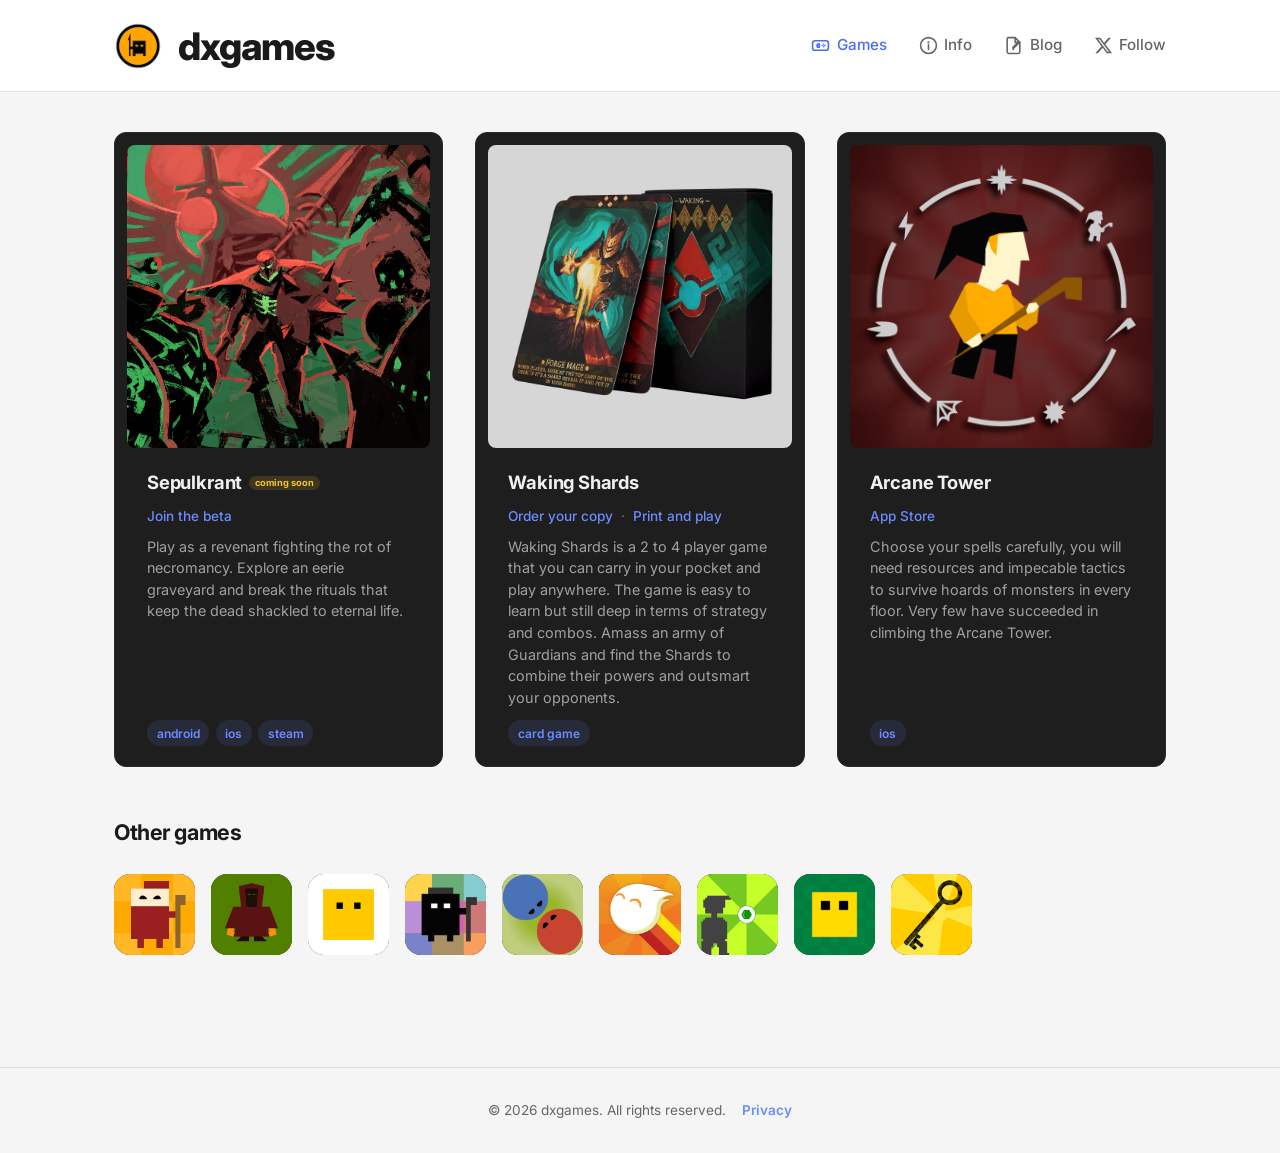
==== commit f276af47: "Add privacy policy page" ====
--- a/index.html
+++ b/index.html
@@ -354,7 +354,8 @@
   </div>
 
   <footer class="site-footer">
-    &copy; 2026 dxgames. All rights reserved.
+    <span>&copy; 2026 dxgames. All rights reserved.</span>
+    <a href="privacy/">Privacy</a>
   </footer>
 
   <!-- Cloudflare Web Analytics -->
--- a/css/style.css
+++ b/css/style.css
@@ -500,12 +500,56 @@
 /* ── Footer ───────────────────────────────────────────────── */
 
 .site-footer {
+  display: flex;
+  align-items: center;
+  justify-content: center;
+  flex-wrap: wrap;
+  gap: 0.75rem 1rem;
   text-align: center;
   padding: 2rem 1.5rem;
   font-size: 0.85rem;
   color: var(--color-text-muted);
   border-top: 1px solid var(--color-border);
   margin-top: 3rem;
+}
+
+.site-footer a {
+  color: var(--card-link);
+  text-decoration: none;
+  font-weight: 600;
+}
+
+.site-footer a:hover {
+  color: var(--card-link-hover);
+}
+
+/* ── Privacy Page ─────────────────────────────────────────── */
+
+.privacy-section {
+  max-width: 720px;
+  margin: 2rem auto 0;
+}
+
+.privacy-card {
+  background: var(--card-bg);
+  border: 1px solid var(--card-border);
+  border-radius: 12px;
+  box-shadow: 0 4px 16px var(--card-shadow);
+  padding: 2rem;
+}
+
+.privacy-card h1 {
+  color: var(--card-title);
+  font-size: 1.75rem;
+  font-weight: 700;
+  letter-spacing: -0.02em;
+  margin-bottom: 1rem;
+}
+
+.privacy-card p {
+  color: var(--card-description);
+  font-size: 1rem;
+  line-height: 1.7;
 }
 
 /* ── Responsive: Tablet ───────────────────────────────────── */
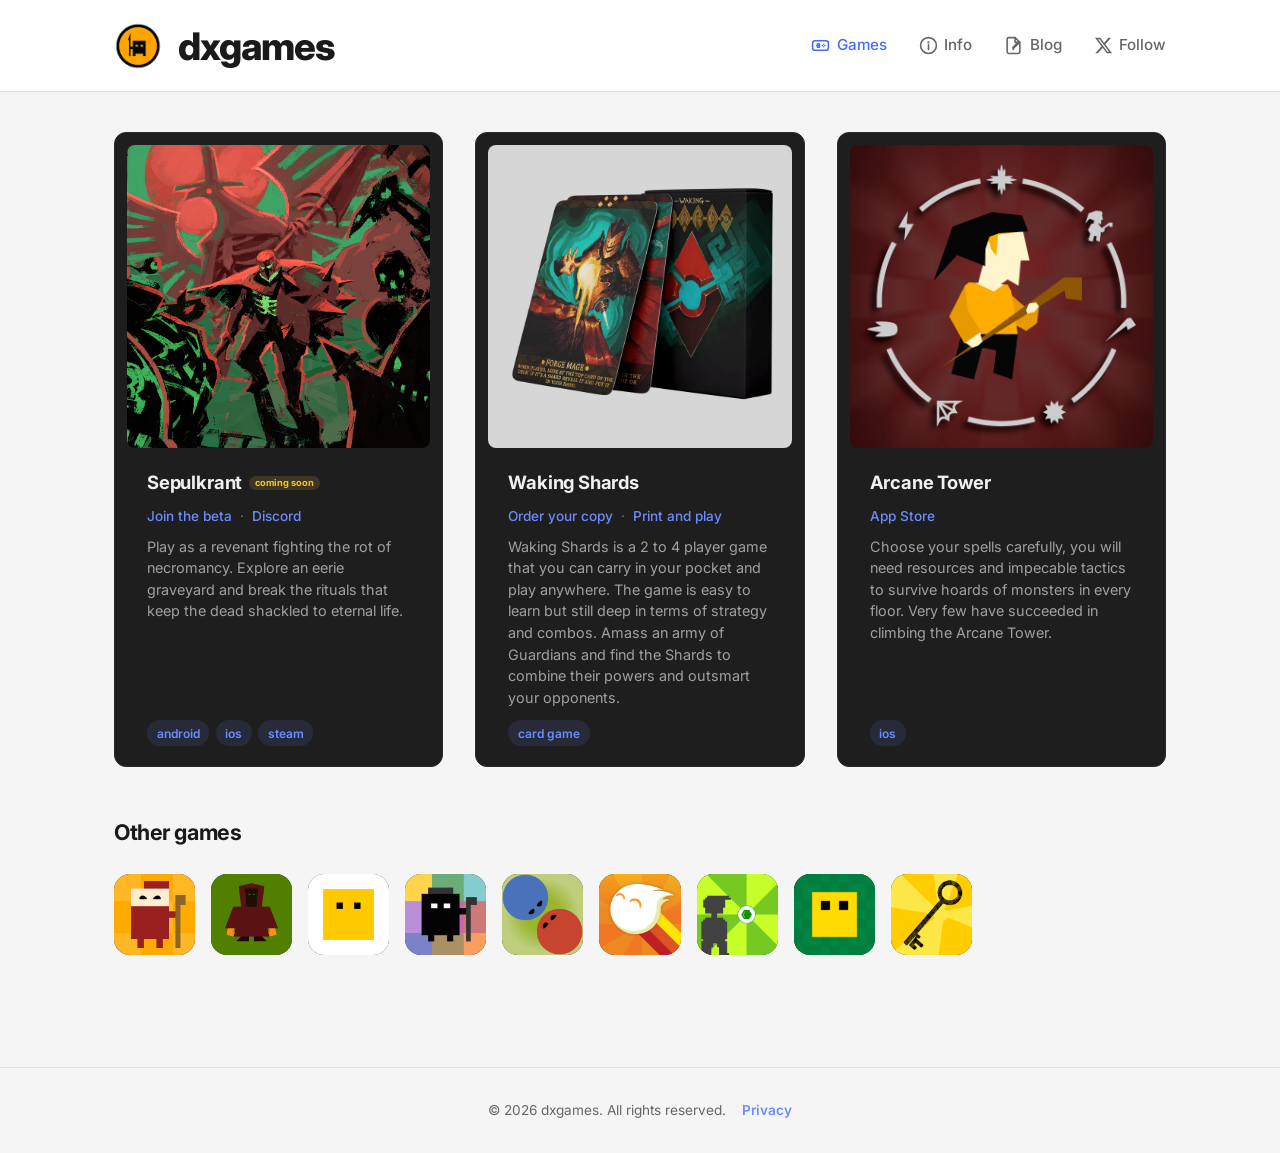
==== commit bba2f538: "Update Sepulkrant beta links" ====
--- a/index.html
+++ b/index.html
@@ -98,14 +98,16 @@
       <div class="game-grid">
 
         <!-- Sepulkrant -->
-        <article class="game-card">
-          <a href="https://discord.gg/z9c43qEC9e" target="_blank" rel="noopener">
+        <article class="game-card" data-game="sepulkrant">
+          <a href="https://diego-cath.itch.io/sepulkrant" target="_blank" rel="noopener">
             <img class="game-card-image" src="images/img_sepulkrant.png" alt="Sepulkrant">
           </a>
           <div class="game-card-body">
             <h3 class="game-card-title">Sepulkrant <span class="game-card-title-label">coming soon</span></h3>
             <div class="game-card-links">
-              <a href="https://discord.gg/z9c43qEC9e" target="_blank" rel="noopener">Join the beta</a>
+              <a href="https://diego-cath.itch.io/sepulkrant" target="_blank" rel="noopener">Join the beta</a>
+              <span class="separator">·</span>
+              <a href="https://discord.gg/z9c43qEC9e" target="_blank" rel="noopener">Discord</a>
             </div>
             <p class="game-card-description">Play as a revenant fighting the rot of necromancy. Explore an eerie graveyard and break the rituals that keep the dead shackled to eternal life.</p>
             <div class="game-card-platforms">
@@ -117,7 +119,7 @@
         </article>
 
         <!-- Waking Shards -->
-        <article class="game-card">
+        <article class="game-card" data-game="waking-shards">
           <a href="https://www.kickstarter.com/projects/rudokstavern/shards?ref=dxgames" target="_blank" rel="noopener">
             <img class="game-card-image" src="images/img_shards.png" alt="Waking Shards">
           </a>
@@ -136,7 +138,7 @@
         </article>
 
         <!-- Arcane Tower -->
-        <article class="game-card">
+        <article class="game-card" data-game="arcane-tower">
           <a href="https://itunes.apple.com/app/id953806566" target="_blank" rel="noopener">
             <img class="game-card-image" src="images/img_tower.png" alt="Arcane Tower">
           </a>
